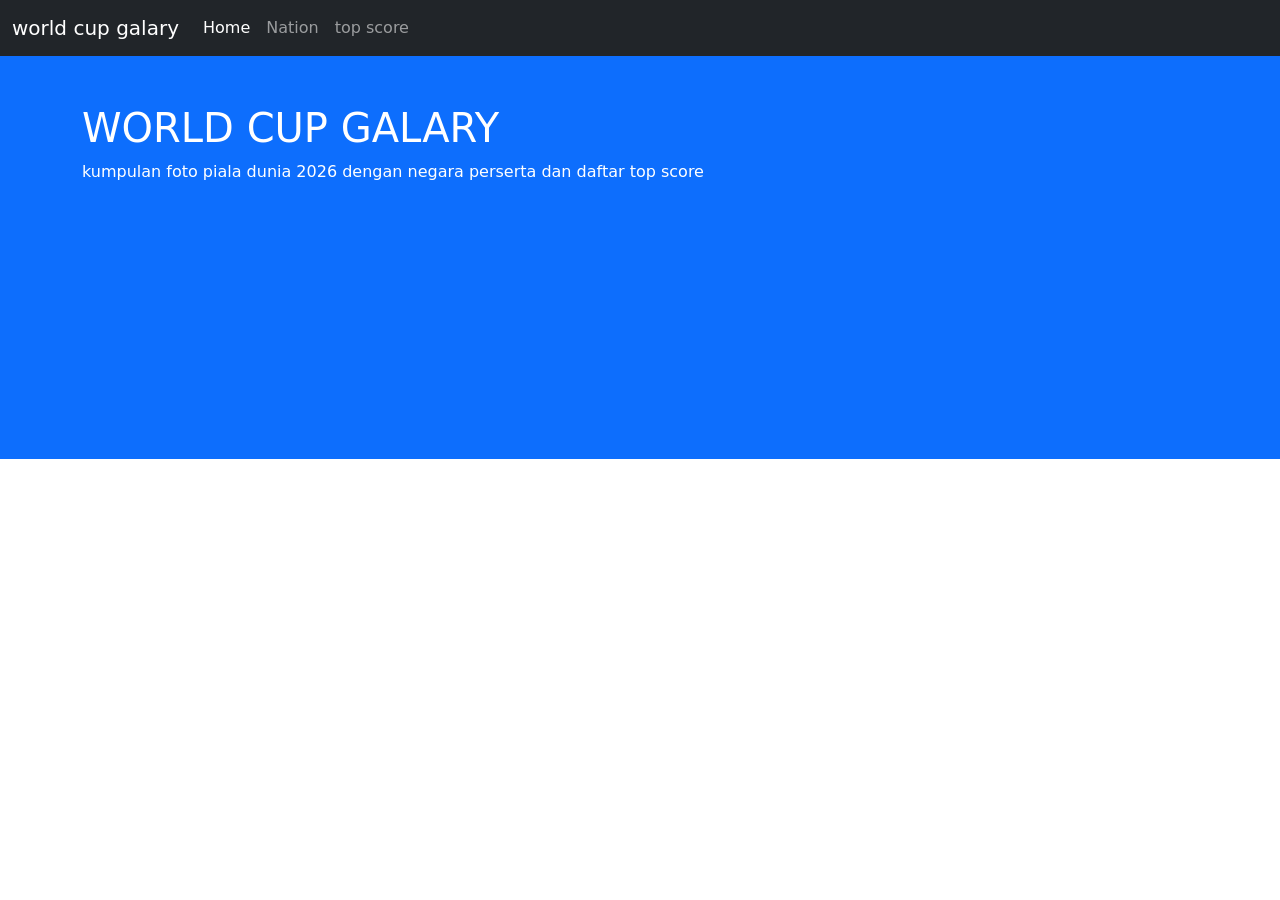
==== index.html @ b70c3d60 "membuat index html" ====
<!doctype html>
<html lang="en">

<head>
    <meta charset="utf-8">
    <meta name="viewport" content="width=device-width, initial-scale=1">
    <title>galary world</title>
    <link href="https://cdn.jsdelivr.net/npm/bootstrap@5.3.8/dist/css/bootstrap.min.css" rel="stylesheet"
        integrity="sha384-sRIl4kxILFvY47J16cr9ZwB07vP4J8+LH7qKQnuqkuIAvNWLzeN8tE5YBujZqJLB" crossorigin="anonymous">
</head>

<body>
    <nav class="navbar navbar-expand-lg bg-dark navbar-dark">
        <div class="container-fluid">
            <a class="navbar-brand" href="#">world cup galary</a>
            <button class="navbar-toggler" type="button" data-bs-toggle="collapse" data-bs-target="#navbarNavDropdown"
                aria-controls="navbarNavDropdown" aria-expanded="false" aria-label="Toggle navigation">
                <span class="navbar-toggler-icon"></span>
            </button>
            <div class="collapse navbar-collapse" id="navbarNavDropdown">
                <ul class="navbar-nav">
                    <li class="nav-item">
                        <a class="nav-link active" aria-current="page" href="#">Home</a>
                    </li>
                    <li class="nav-item">
                        <a class="nav-link" href="#">Nation</a>
                    </li>
                    <li class="nav-item">
                        <a class="nav-link" href="#">top score</a>
                    </li>
                </ul>
            </div>
        </div>
    </nav>
    <div class="bg-primary text-white py-5">
        <div class="container">
            <div class="row">
                <div class="col-12 col-md-6 col-lg-7">
                    <h1>WORLD CUP GALARY</h1>
                    <p>kumpulan foto piala dunia 2026 dengan negara perserta dan daftar top score</p>
                </div>
                <div class="col-12 col-md-6 col-lg-4">
                    <iframe width="400" height="300" src="https://www.youtube.com/embed/_PMuKTXBk7Q"
                        title="HIGHLIGHT | BRASIL VS NORWEGIA |  SKOR 1 - 2 | FIFA WORLD CUP 2026 | ROUND 16 | 06 JULI 2026"
                        frameborder="0"
                        allowfullscreen
                        allow="accelerometer; autoplay; clipboard-write; encrypted-media; gyroscope; picture-in-picture; web-share" referrerpolicy="strict-origin-when-cross-origin"
                        ></iframe>
                </div>
            </div>
        </div>
    </div>
    <script src="https://cdn.jsdelivr.net/npm/bootstrap@5.3.8/dist/js/bootstrap.bundle.min.js"
        integrity="sha384-FKyoEForCGlyvwx9Hj09JcYn3nv7wiPVlz7YYwJrWVcXK/BmnVDxM+D2scQbITxI"
        crossorigin="anonymous"></script>
</body>

</html>
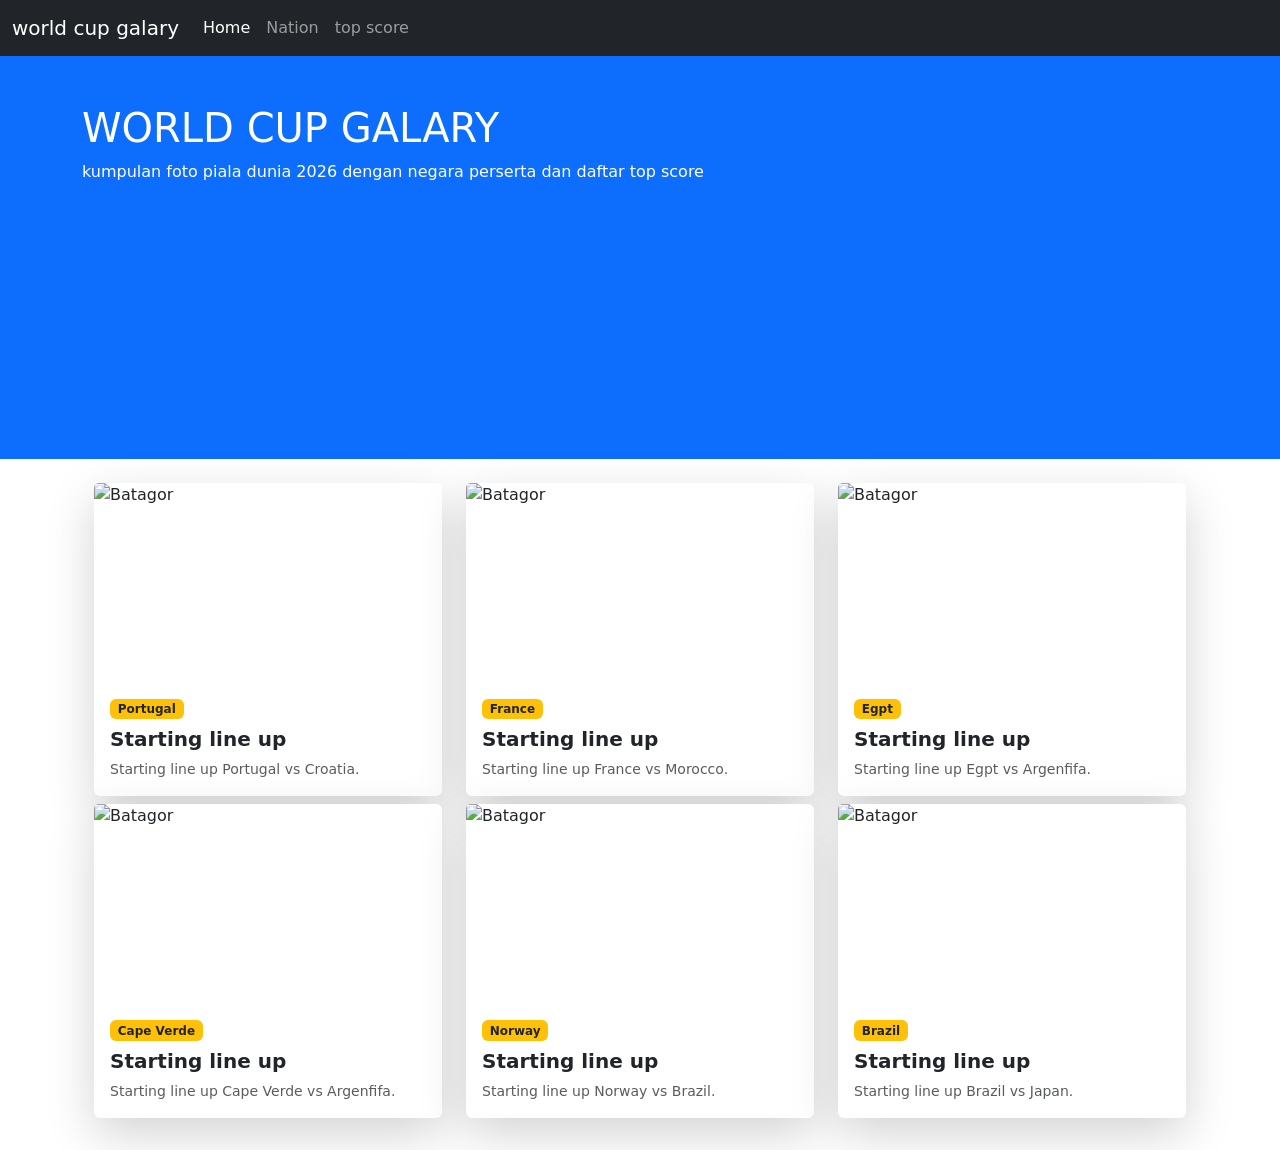
==== commit 4f5bcfa2: "bikin home page" ====
--- a/index.html
+++ b/index.html
@@ -20,13 +20,13 @@
             <div class="collapse navbar-collapse" id="navbarNavDropdown">
                 <ul class="navbar-nav">
                     <li class="nav-item">
-                        <a class="nav-link active" aria-current="page" href="#">Home</a>
+                        <a class="nav-link active" aria-current="page" href="index.html">Home</a>
                     </li>
                     <li class="nav-item">
-                        <a class="nav-link" href="#">Nation</a>
+                        <a class="nav-link" href="./Nation.html">Nation</a>
                     </li>
                     <li class="nav-item">
-                        <a class="nav-link" href="#">top score</a>
+                        <a class="nav-link" href="top-score.html">top score</a>
                     </li>
                 </ul>
             </div>
@@ -42,14 +42,93 @@
                 <div class="col-12 col-md-6 col-lg-4">
                     <iframe width="400" height="300" src="https://www.youtube.com/embed/_PMuKTXBk7Q"
                         title="HIGHLIGHT | BRASIL VS NORWEGIA |  SKOR 1 - 2 | FIFA WORLD CUP 2026 | ROUND 16 | 06 JULI 2026"
-                        frameborder="0"
-                        allowfullscreen
-                        allow="accelerometer; autoplay; clipboard-write; encrypted-media; gyroscope; picture-in-picture; web-share" referrerpolicy="strict-origin-when-cross-origin"
-                        ></iframe>
+                        frameborder="0" allowfullscreen
+                        allow="accelerometer; autoplay; clipboard-write; encrypted-media; gyroscope; picture-in-picture; web-share"
+                        referrerpolicy="strict-origin-when-cross-origin"></iframe>
                 </div>
             </div>
         </div>
     </div>
+    <!-- SECTION GAMBAR -->
+    <div class="container p-4">
+        <div class="row">
+            <div class="col-12 col-md-6 col-lg-4 mb-2">
+                <div class="card h-100 shadow-lg border-0">
+                    <img src="https://media.koobit.com/portugal-pose-for-a-team-photo-before-playing-bosnia-herze-v2-426.jpg"
+                        class="card-img-top" alt="Batagor" style="height: 200px; object-fit: cover;">
+                    <div class="card-body d-flex flex-column">
+                        <span class="badge bg-warning text-dark mb-2" style="width: fit-content;">Portugal</span>
+                        <h5 class="card-title fw-bold">Starting line up</h5>
+                        <p class="card-text text-muted small">Starting line up Portugal vs Croatia.</p>
+
+                    </div>
+                </div>
+            </div>
+              <div class="col-12 col-md-6 col-lg-4 mb-2">
+                <div class="card h-100 shadow-lg border-0">
+                    <img src="https://encrypted-tbn0.gstatic.com/images?q=tbn:ANd9GcS5024zhn1FZOH88X2aH7EQol1RcbElyncUOO9D6MO4JkA25rSPcKxmUqg&s=10"
+                        class="card-img-top" alt="Batagor" style="height: 200px; object-fit: cover;">
+                    <div class="card-body d-flex flex-column">
+                        <span class="badge bg-warning text-dark mb-2" style="width: fit-content;">France</span>
+                        <h5 class="card-title fw-bold">Starting line up</h5>
+                        <p class="card-text text-muted small">Starting line up France vs Morocco.</p>
+
+                    </div>
+                </div>
+            </div>
+              <div class="col-12 col-md-6 col-lg-4 mb-2">
+                <div class="card h-100 shadow-lg border-0">
+                    <img src="https://cf-images.assettype.com/outlookindia/2026-07-07/zei6fp5c/Argentina-Vs-Egypt-FIFA-World-Cup-2026-RO16-EGY-XI-AP-Photo.jpg?w=801&auto=format%2Ccompress&fit=max&format=webp&dpr=1.0"
+                        class="card-img-top" alt="Batagor" style="height: 200px; object-fit: cover;">
+                    <div class="card-body d-flex flex-column">
+                        <span class="badge bg-warning text-dark mb-2" style="width: fit-content;">Egpt</span>
+                        <h5 class="card-title fw-bold">Starting line up</h5>
+                        <p class="card-text text-muted small">Starting line up Egpt vs Argenfifa.</p>
+
+                    </div>
+                </div>
+            </div>
+              <div class="col-12 col-md-6 col-lg-4 mb-2">
+                <div class="card h-100 shadow-lg border-0">
+                    <img src="https://radarlampung.disway.id/upload/50d3161ac64d23dd6ce9e628d29636bc.png"
+                        class="card-img-top" alt="Batagor" style="height: 200px; object-fit: cover;">
+                    <div class="card-body d-flex flex-column">
+                        <span class="badge bg-warning text-dark mb-2" style="width: fit-content;">Cape Verde</span>
+                        <h5 class="card-title fw-bold">Starting line up</h5>
+                        <p class="card-text text-muted small">Starting line up Cape Verde vs Argenfifa.</p>
+
+                    </div>
+                </div>
+            </div>
+              <div class="col-12 col-md-6 col-lg-4 mb-2">
+                <div class="card h-100 shadow-lg border-0">
+                    <img src="https://www.thesun.co.uk/wp-content/uploads/2026/07/2026-round-16-match-brazil-1093444287.jpg?w=960"
+                        class="card-img-top" alt="Batagor" style="height: 200px; object-fit: cover;">
+                    <div class="card-body d-flex flex-column">
+                        <span class="badge bg-warning text-dark mb-2" style="width: fit-content;">Norway</span>
+                        <h5 class="card-title fw-bold">Starting line up</h5>
+                        <p class="card-text text-muted small">Starting line up Norway vs Brazil.</p>
+
+                    </div>
+                </div>
+            </div>
+              <div class="col-12 col-md-6 col-lg-4 mb-2">
+                <div class="card h-100 shadow-lg border-0">
+                    <img src="https://media.gettyimages.com/id/2240942925/photo/chofu-japan-brazil-players-line-up-for-the-team-photos-prior-to-the-international-friendly.jpg?s=612x612&w=gi&k=20&c=DTedT2eopynwu4xKBvIuuZ15Q-4Y-9xGJk0SNMcuhBU="
+                        class="card-img-top" alt="Batagor" style="height: 200px; object-fit: cover;">
+                    <div class="card-body d-flex flex-column">
+                        <span class="badge bg-warning text-dark mb-2" style="width: fit-content;">Brazil</span>
+                        <h5 class="card-title fw-bold">Starting line up</h5>
+                        <p class="card-text text-muted small">Starting line up Brazil vs Japan.</p>
+
+                    </div>
+                </div>
+            </div>
+        </div>
+    </div>
+
+
+
     <script src="https://cdn.jsdelivr.net/npm/bootstrap@5.3.8/dist/js/bootstrap.bundle.min.js"
         integrity="sha384-FKyoEForCGlyvwx9Hj09JcYn3nv7wiPVlz7YYwJrWVcXK/BmnVDxM+D2scQbITxI"
         crossorigin="anonymous"></script>
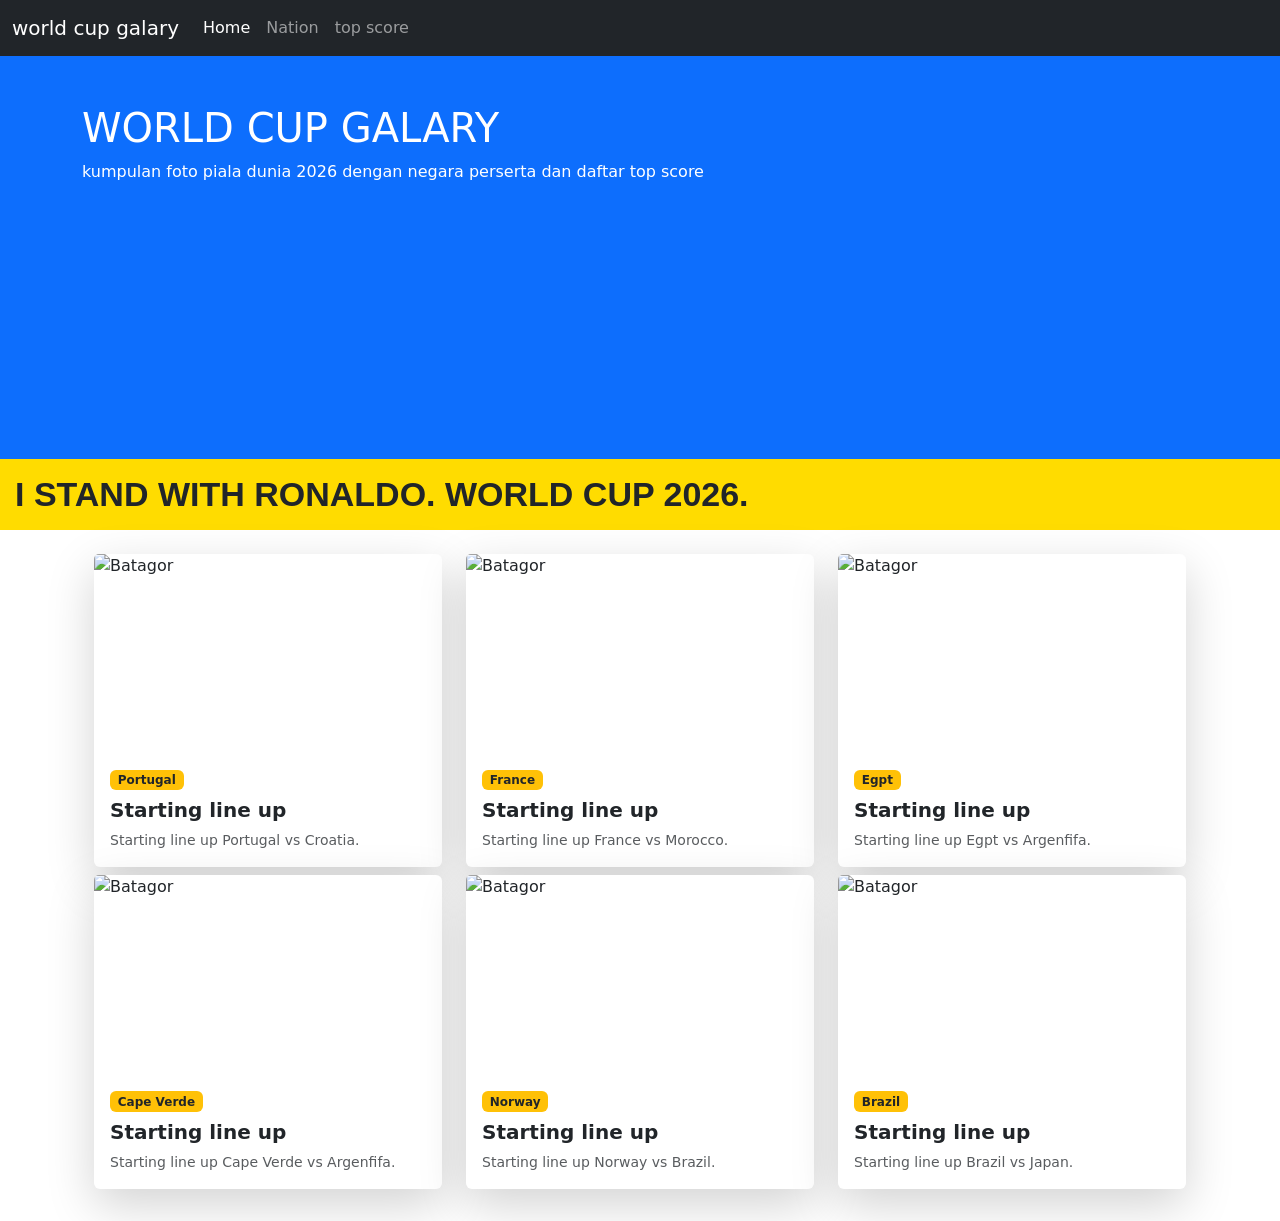
==== commit 631dd517: "bikin page home" ====
--- a/index.html
+++ b/index.html
@@ -2,6 +2,7 @@
 <html lang="en">
 
 <head>
+    <link href="./style.css" rel="stylesheet">
     <meta charset="utf-8">
     <meta name="viewport" content="width=device-width, initial-scale=1">
     <title>galary world</title>
@@ -49,6 +50,12 @@
             </div>
         </div>
     </div>
+    <div class="marquee">
+  <div class="marquee__inner">
+    <p class="marquee__line">I stand with Ronaldo. World Cup 2026.</p>
+    <p class="marquee__line">I stand with Ronaldo. World Cup 2026.</p>
+  </div>
+</div>
     <!-- SECTION GAMBAR -->
     <div class="container p-4">
         <div class="row">
--- a/style.css
+++ b/style.css
@@ -0,0 +1,38 @@
+
+
+
+
+.marquee {
+  overflow: hidden;
+  font-family: "Pridi", sans-serif;
+  font-weight: 600;
+  font-size: 34px;
+  text-transform: uppercase;
+  background-color: #FFDC00;
+}
+
+.marquee__inner {
+  display: flex;
+}
+
+.marquee__line {
+  flex-shrink: 0;
+  margin: 0;
+  padding: 10px 15px;
+  min-width: 100%;
+  white-space: nowrap;
+  animation-name: marqueeLine;
+  animation-duration: 5s;
+  animation-timing-function: ease-in-out;
+  animation-iteration-count: infinite;
+}
+
+@keyframes marqueeLine {
+  from {
+    transform: translateX(0);
+  }
+  
+  to {
+    transform: translateX(-100%);
+  }
+}
